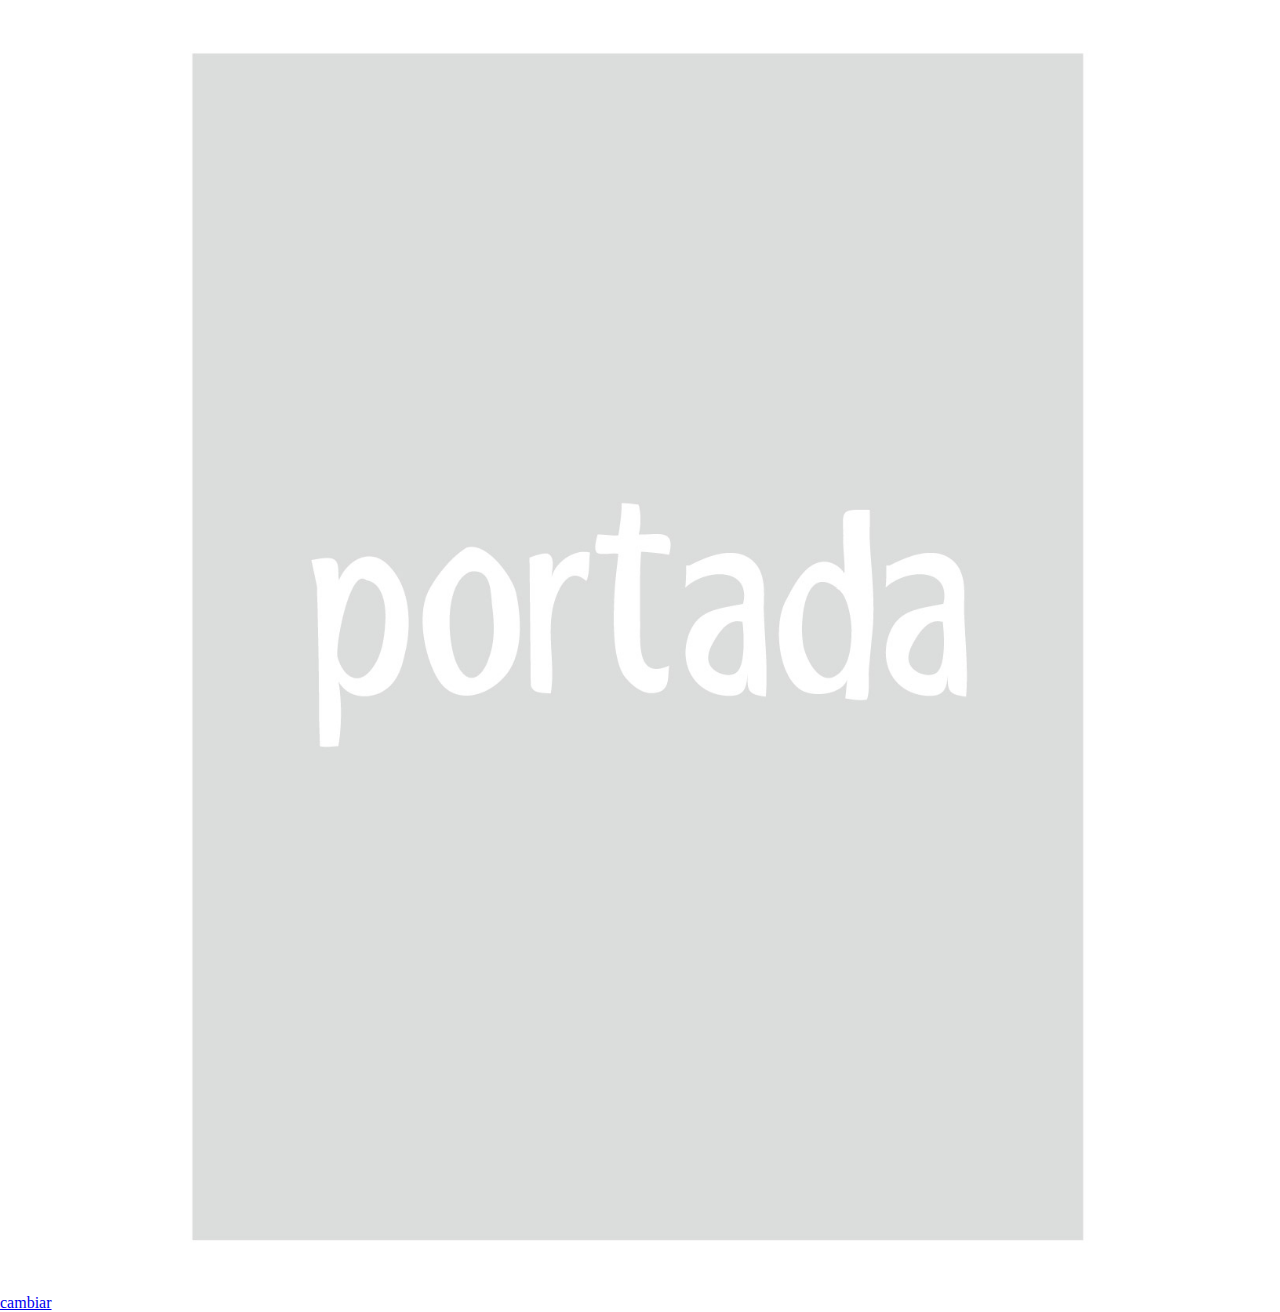
==== page.html @ 83ab950e "Comics Showcase" ====
<!doctype html>
<html><!-- InstanceBegin template="/Templates/template.dwt" codeOutsideHTMLIsLocked="false" -->
<head>
<meta charset="UTF-8">
<!-- InstanceBeginEditable name="doctitle" -->
<title>Page</title>
<!-- InstanceEndEditable -->
<!-- InstanceBeginEditable name="head" -->
  <link rel="stylesheet" href="style.css" media="screen" title="no title" charset="utf-8" type="text/css" >
  <script charset="utf-8" src="js/comics.js"></script>
  <script charset="utf-8" src="js/page.js"></script>
<!-- InstanceEndEditable -->
</head>

<body>

<!-- InstanceBeginEditable name="content" -->
  <img src="images/comic1/Portada.jpg" usemap="#pagMap" id="pag" border="0" />
 
  <map name="pagMap" id="pagMap">
  </map>
  
  <a href="javascript:cambiar()" >cambiar </a>
  
  <audio id="audioPlayer" src="sounds/comic1/cuadro 2.mp3" ></audio>
  
  <script> init(); </script>
  
<!-- InstanceEndEditable -->

</body>
<!-- InstanceEnd --></html>
---- style.css ----
﻿/* CSS Reset */

body {
  margin:0px;
  padding:0px;
}

#pag {
  width:1000px;
  display:block;
  margin:auto;
}

.comic {
	display:block;
	width:200px;
	float:left;
}

.comic img{
	width:100%;
}

.clear {
    clear: both;
}
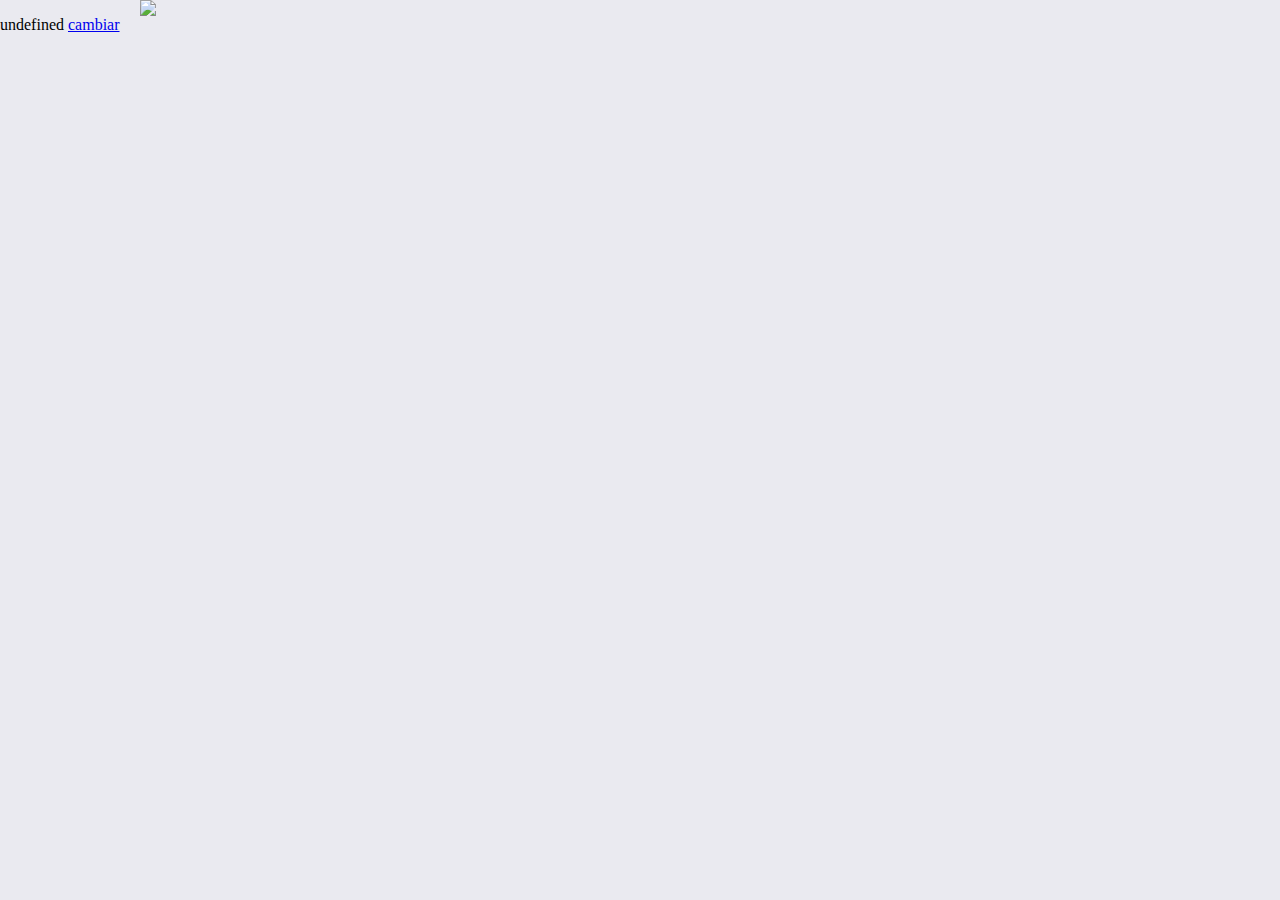
==== commit c20992dd: "Modificacion del archivo Portada.jpg y algunas alteraciones en JS" ====
--- a/page.html
+++ b/page.html
@@ -24,7 +24,7 @@
   
   <audio id="audioPlayer" src="sounds/comic1/cuadro 2.mp3" ></audio>
   
-  <script> init(); </script>
+  <script> init(); actPg--; cambiar();</script>
   
 <!-- InstanceEndEditable -->
 
--- a/style.css
+++ b/style.css
@@ -3,6 +3,7 @@
 body {
   margin:0px;
   padding:0px;
+  background:#EAEAF0;
 }
 
 #pag {
@@ -11,15 +12,48 @@
   margin:auto;
 }
 
-.comic {
+#comicsHolder {
+	width:70%;
+	max-width:1200px;
+	margin:auto;
+	padding-top:20px;
+	padding-bottom:20px;
+}
+
+#comicsHolder .comic {
 	display:block;
 	width:200px;
 	float:left;
+	margin-left:20px;
 }
 
-.comic img{
+#comicsHolder .comic img{
 	width:100%;
 }
+
+
+/*PAGes*/
+
+
+#pagesHolder {
+	width:70%;
+	max-width:1200px;
+	margin:auto;
+	padding-top:20px;
+	padding-bottom:20px;
+}
+
+#pagesHolder .pages {
+	display:block;
+	width:200px;
+	float:left;
+	margin-left:20px;
+}
+
+#pagesHolder .pages img {
+	width:100%;
+}
+
 
 .clear {
     clear: both;
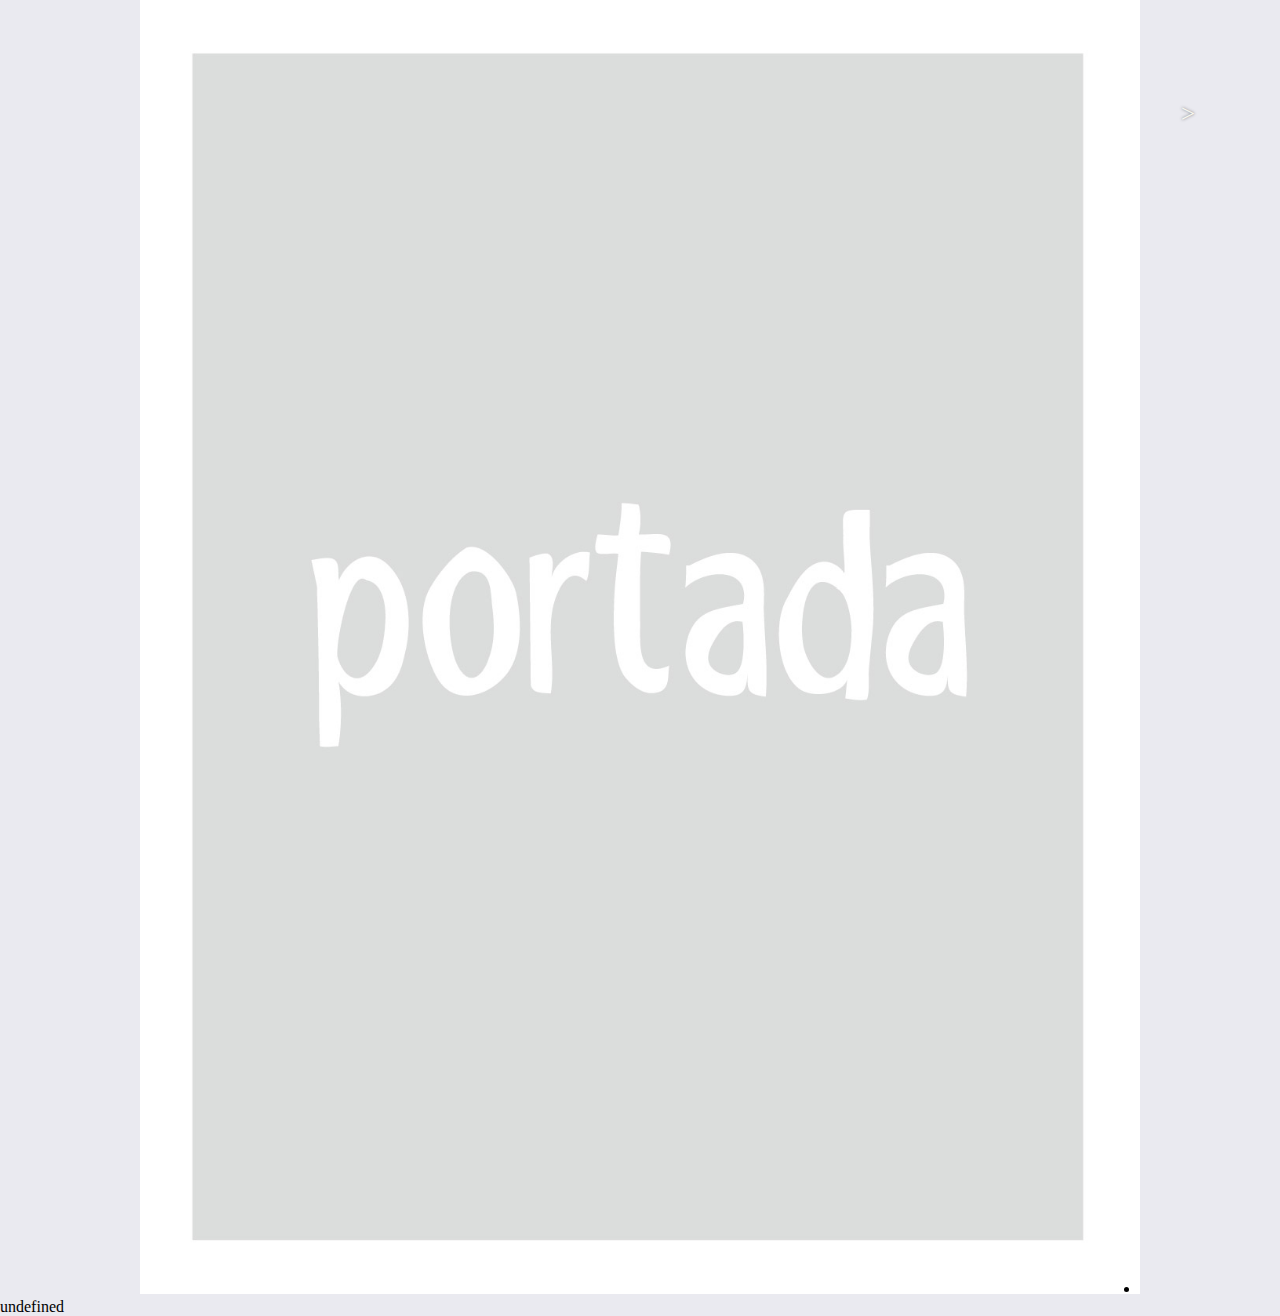
==== commit 84636f9b: "Mas alteraciones en JS" ====
--- a/page.html
+++ b/page.html
@@ -7,6 +7,7 @@
 <!-- InstanceEndEditable -->
 <!-- InstanceBeginEditable name="head" -->
   <link rel="stylesheet" href="style.css" media="screen" title="no title" charset="utf-8" type="text/css" >
+  <link href="estilos.css" rel="stylesheet" type="text/css"/>
   <script charset="utf-8" src="js/comics.js"></script>
   <script charset="utf-8" src="js/page.js"></script>
 <!-- InstanceEndEditable -->
@@ -15,17 +16,43 @@
 <body>
 
 <!-- InstanceBeginEditable name="content" -->
-  <img src="images/comic1/Portada.jpg" usemap="#pagMap" id="pag" border="0" />
- 
-  <map name="pagMap" id="pagMap">
-  </map>
-  
-  <a href="javascript:cambiar()" >cambiar </a>
-  
+
+  <div id="slideshow-wrap">
+    <input type="radio" id="button-1" name="controls" value="0" checked="checked"/>
+    <input type="radio" id="button-2" name="controls" value="1"/>
+    <input type="radio" id="button-3" name="controls" value="2"/>
+    <input type="radio" id="button-4" name="controls" value="3"/>
+    <label for="button-1" class="arrows" id="arrow-1" onclick="cambiar();">></label>
+    <label for="button-2" class="arrows" id="arrow-2" onclick="cambiar();">></label>
+    <label for="button-3" class="arrows" id="arrow-3" onclick="cambiar();">></label>
+    <label for="button-4" class="arrows" id="arrow-4" onclick="cambiar();">></label>
+    <div id="slideshow-inner">
+        <ul class="movimiento">
+            <li id="slide1">
+                <img src="images/comic1/pag 0.jpg" usemap="#pagMap" id="pag" />
+            </li>
+            <li id="slide2">
+                <img src="images/comic1/pag 1.jpg" usemap="#pagMap"  />
+            </li>
+            <li id="slide3">
+                <img src="images/comic1/pag 2.jpg" usemap="#pagMap"  />
+            </li>
+            <li id="slide4">
+                <img src="images/comic1/pag 3.jpg" usemap="#pagMap"  />
+            </li>
+        </ul>
+    </div>
+  </div>
+
+  <!--<img src="images/comic1/Portada.jpg" usemap="#pagMap" id="pag" border="0" />-->
+
+  <map name="pagMap" id="pagMap"></map>
+
   <audio id="audioPlayer" src="sounds/comic1/cuadro 2.mp3" ></audio>
-  
-  <script> init(); actPg--; cambiar();</script>
-  
+  <audio id="audioPlayerLoop" src="sounds/comic1/loop comic.mp3" loop autoplay ></audio>
+
+  <script> init(); thisPage(); actPg--; cambiar();</script>
+
 <!-- InstanceEndEditable -->
 
 </body>
--- a/estilos.css
+++ b/estilos.css
@@ -0,0 +1,97 @@
+* {
+    margin: 0;
+    padding: 0;
+}
+
+#slideshow-wrap {
+    width: 1000px;
+    margin: auto;
+    position: relative;
+}
+
+#slideshow-inner {
+    overflow: hidden;
+}
+
+.movimiento
+
+{
+
+  width: 500%;
+  overflow: hidden;
+  position: relative;
+  -webkit-transition: left .8s cubic-bezier(0.77, 0, 0.175, 1);
+  -moz-transition: left .8s cubic-bezier(0.77, 0, 0.175, 1);
+  -o-transition: left .8s cubic-bezier(0.77, 0, 0.175, 1);
+  transition: left .8s cubic-bezier(0.77, 0, 0.175, 1);
+
+}
+
+.movimiento>li {
+
+    float: left;/*Corre todas las imagenes hacia la derecha*/
+    position: relative;
+}
+
+.movimiento>li>img
+
+{
+
+  width: 1000px;
+
+}
+
+#slideshow-wrap input[type=radio] /*Botones de Transfondo*/
+{
+    position: absolute;
+    visibility: hidden;
+}
+
+#slideshow-wrap input[type=radio]#button-1:checked~#slideshow-inner>ul { left: 0 }
+
+#slideshow-wrap input[type=radio]#button-2:checked~#slideshow-inner>ul { left: -100% }
+
+#slideshow-wrap input[type=radio]#button-3:checked~#slideshow-inner>ul { left: -200% }
+
+#slideshow-wrap input[type=radio]#button-4:checked~#slideshow-inner>ul { left: -300% }
+
+#slideshow-wrap input[type=radio]#button-5:checked~#slideshow-inner>ul { left: -400% }
+
+label.arrows {
+    font-size: 25px;
+    color: rgb(255,255,240);
+    display: none;
+    opacity: 0.7;
+    cursor: pointer;
+    background-color: transparent;
+    text-shadow: 0px 0px 3px rgba(0,0,0,.8);
+}
+
+input[type=radio]#button-1:checked~.arrows#arrow-2,
+input[type=radio]#button-2:checked~.arrows#arrow-3,
+input[type=radio]#button-3:checked~.arrows#arrow-4,
+input[type=radio]#button-4:checked~.arrows#arrow-5
+/*Avance*/
+{
+
+    position:absolute;top:100px;
+    right: -55px;
+    display: block;
+}
+/*
+input[type=radio]#button-2:checked~.arrows#arrow-1,
+input[type=radio]#button-3:checked~.arrows#arrow-2,
+input[type=radio]#button-4:checked~.arrows#arrow-3,
+input[type=radio]#button-5:checked~.arrows#arrow-4
+
+{
+
+    position:absolute;top:100px;
+    left: -55px;
+    display: block;
+    -webkit-transform: scaleX(-1);
+    -moz-transform: scaleX(-1);
+    -ms-transform: scaleX(-1);
+    -o-transform: scaleX(-1);
+    transform: scaleX(-1);
+}*/
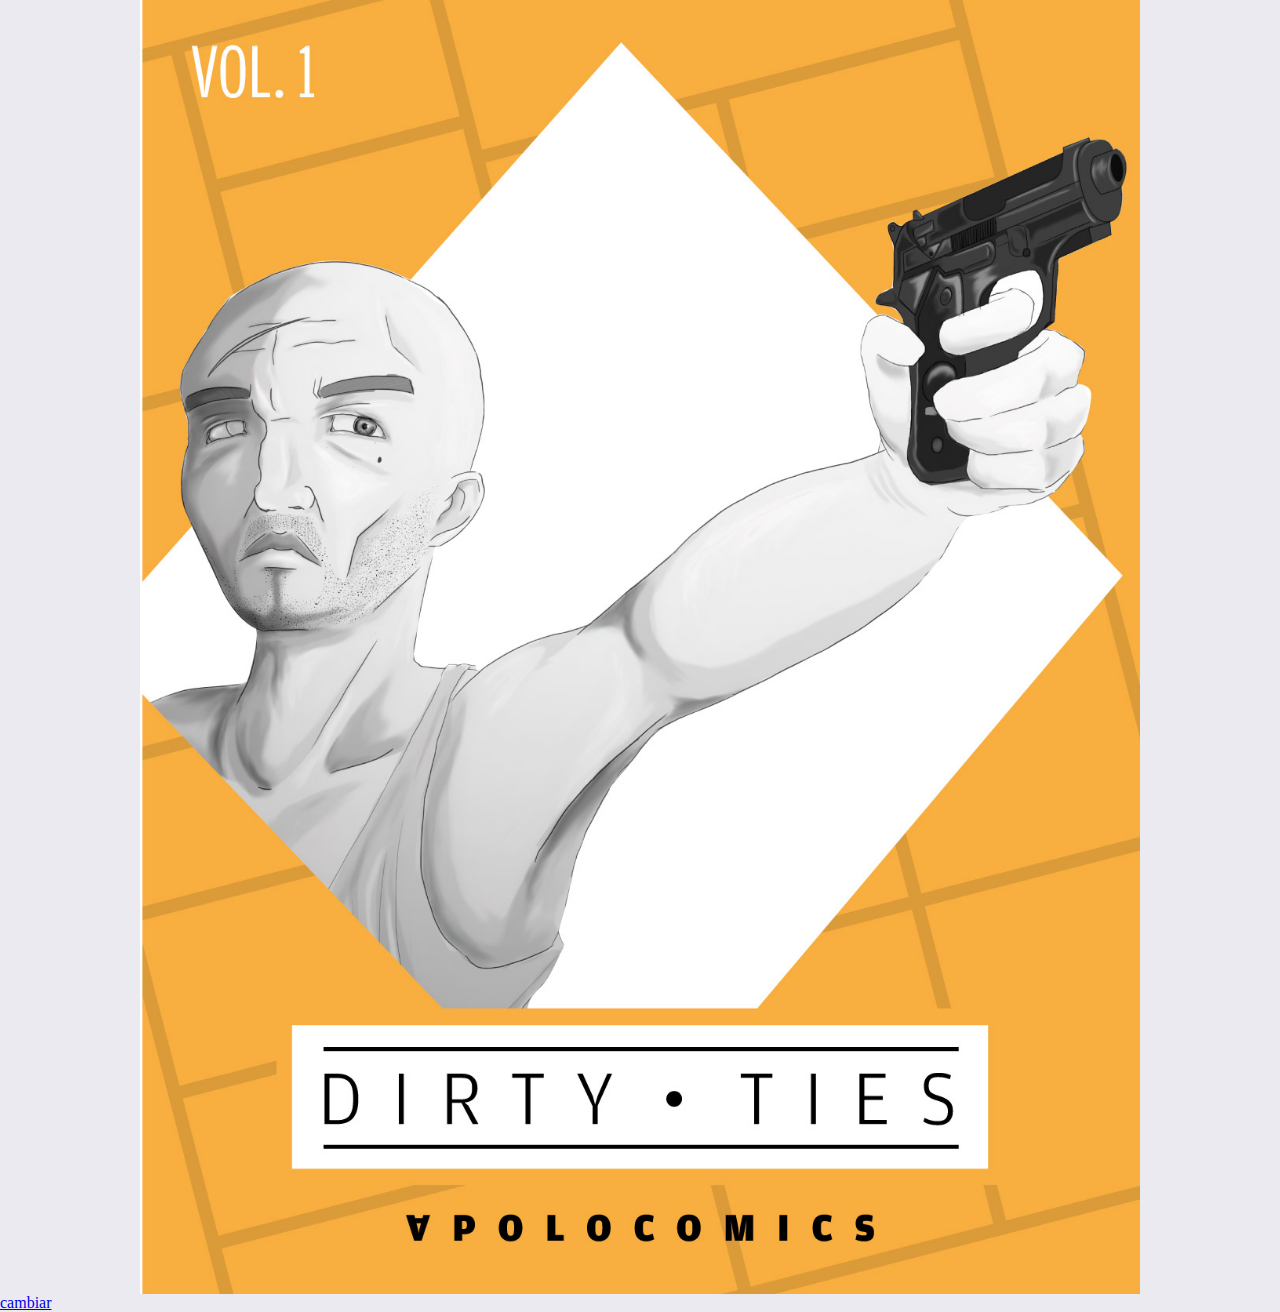
==== commit 246da77c: "Comic JSON File" ====
--- a/page.html
+++ b/page.html
@@ -7,7 +7,6 @@
 <!-- InstanceEndEditable -->
 <!-- InstanceBeginEditable name="head" -->
   <link rel="stylesheet" href="style.css" media="screen" title="no title" charset="utf-8" type="text/css" >
-  <link href="estilos.css" rel="stylesheet" type="text/css"/>
   <script charset="utf-8" src="js/comics.js"></script>
   <script charset="utf-8" src="js/page.js"></script>
 <!-- InstanceEndEditable -->
@@ -16,42 +15,15 @@
 <body>
 
 <!-- InstanceBeginEditable name="content" -->
-
-  <div id="slideshow-wrap">
-    <input type="radio" id="button-1" name="controls" value="0" checked="checked"/>
-    <input type="radio" id="button-2" name="controls" value="1"/>
-    <input type="radio" id="button-3" name="controls" value="2"/>
-    <input type="radio" id="button-4" name="controls" value="3"/>
-    <label for="button-1" class="arrows" id="arrow-1" onclick="cambiar();">></label>
-    <label for="button-2" class="arrows" id="arrow-2" onclick="cambiar();">></label>
-    <label for="button-3" class="arrows" id="arrow-3" onclick="cambiar();">></label>
-    <label for="button-4" class="arrows" id="arrow-4" onclick="cambiar();">></label>
-    <div id="slideshow-inner">
-        <ul class="movimiento">
-            <li id="slide1">
-                <img src="images/comic1/pag 0.jpg" usemap="#pagMap" id="pag" />
-            </li>
-            <li id="slide2">
-                <img src="images/comic1/pag 1.jpg" usemap="#pagMap"  />
-            </li>
-            <li id="slide3">
-                <img src="images/comic1/pag 2.jpg" usemap="#pagMap"  />
-            </li>
-            <li id="slide4">
-                <img src="images/comic1/pag 3.jpg" usemap="#pagMap"  />
-            </li>
-        </ul>
-    </div>
-  </div>
-
-  <!--<img src="images/comic1/Portada.jpg" usemap="#pagMap" id="pag" border="0" />-->
+  <img src="images/comic1/pag 0.jpg" usemap="#pagMap" id="pag" border="0" />
 
   <map name="pagMap" id="pagMap"></map>
+
+  <a href="javascript:cambiar()" >cambiar </a>
 
   <audio id="audioPlayer" src="sounds/comic1/cuadro 2.mp3" ></audio>
   <audio id="audioPlayerLoop" src="sounds/comic1/loop comic.mp3" loop autoplay ></audio>
 
-  <script> init(); thisPage(); actPg--; cambiar();</script>
 
 <!-- InstanceEndEditable -->
 
--- a/style.css
+++ b/style.css
@@ -52,6 +52,8 @@
 
 #pagesHolder .pages img {
 	width:100%;
+  height:260px;
+  margin-bottom:30px;
 }
 
 
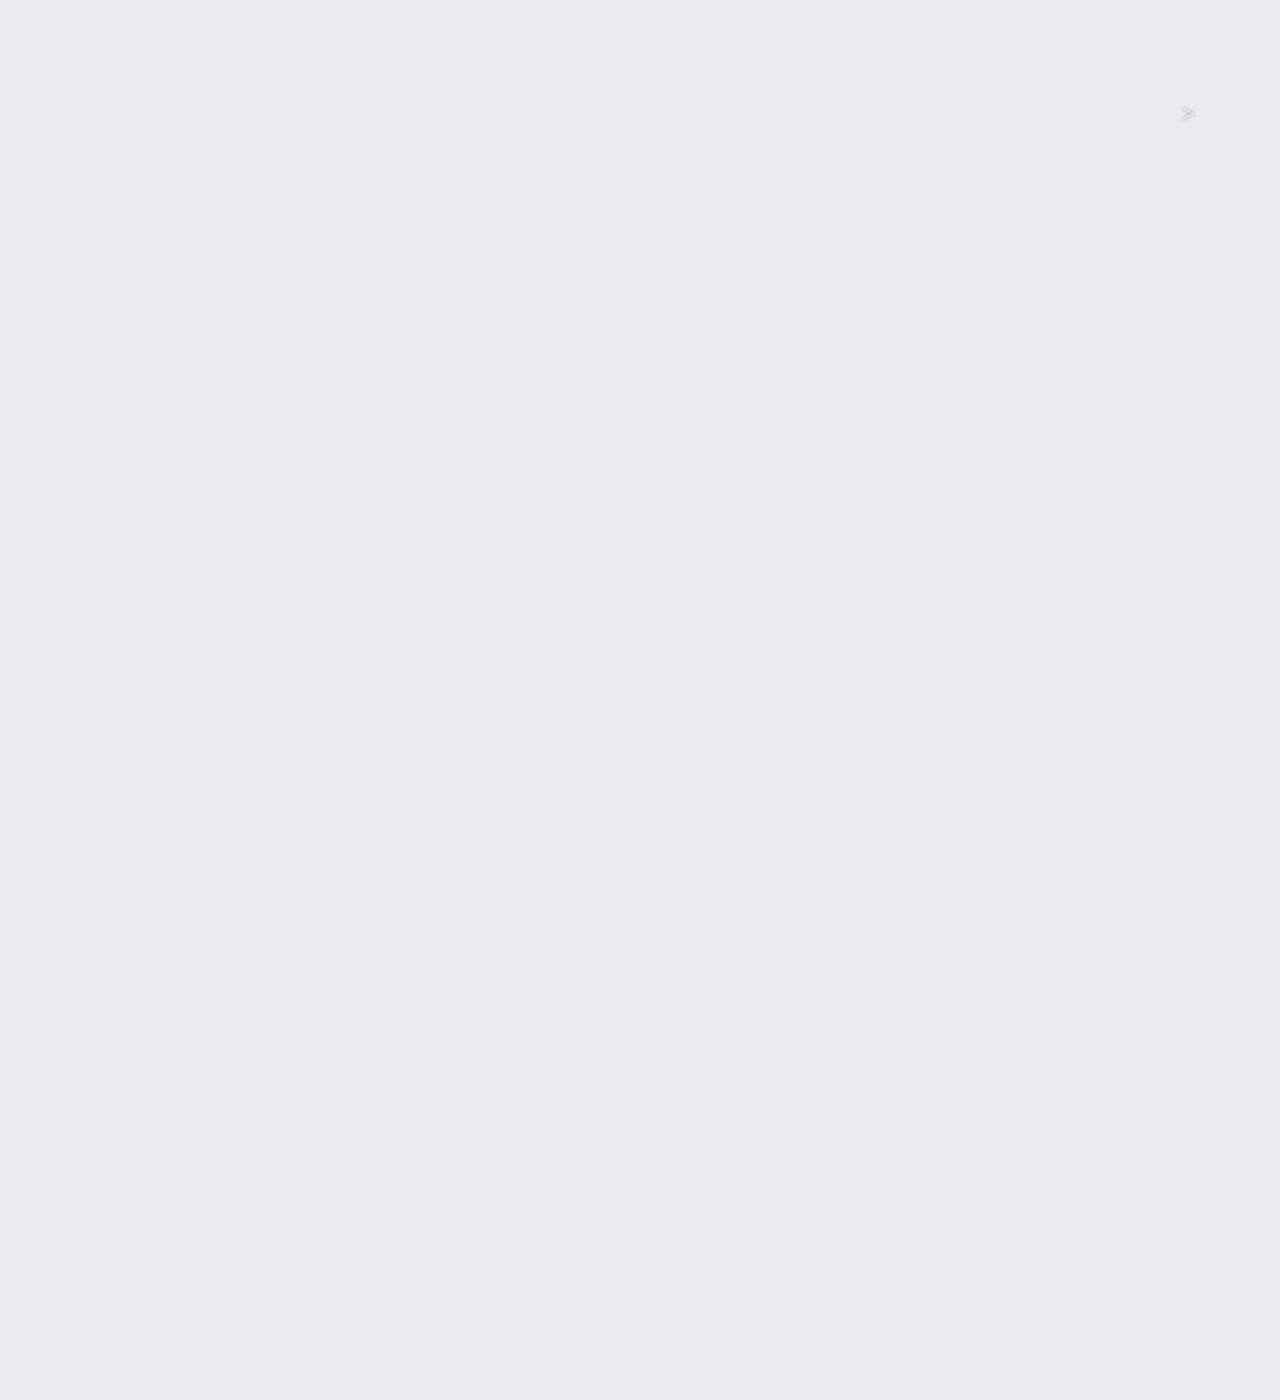
==== commit 1699c321: "Merge branch 'master' of https://github.com/eduardo22i/Comic-Reader" ====
--- a/page.html
+++ b/page.html
@@ -7,6 +7,7 @@
 <!-- InstanceEndEditable -->
 <!-- InstanceBeginEditable name="head" -->
   <link rel="stylesheet" href="style.css" media="screen" title="no title" charset="utf-8" type="text/css" >
+  <link href="estilos.css" rel="stylesheet" type="text/css"/>
   <script charset="utf-8" src="js/comics.js"></script>
   <script charset="utf-8" src="js/page.js"></script>
 <!-- InstanceEndEditable -->
@@ -15,14 +16,35 @@
 <body>
 
 <!-- InstanceBeginEditable name="content" -->
-  <img src="images/comic1/pag 0.jpg" usemap="#pagMap" id="pag" border="0" />
+
+
+  <div id="slideshow-wrap">
+    <input type="radio" id="button-1" name="controls" value="0" checked="checked"/>
+    <input type="radio" id="button-2" name="controls" value="1"/>
+    <input type="radio" id="button-3" name="controls" value="2"/>
+    <input type="radio" id="button-4" name="controls" value="3"/>
+    <input type="radio" id="button-5" name="controls" value="4"/>
+
+    <label for="button-1" class="arrows" id="arrow-1" onclick="cambiar();">></label>
+    <label for="button-2" class="arrows" id="arrow-2" onclick="cambiar();">></label>
+    <label for="button-3" class="arrows" id="arrow-3" onclick="cambiar();">></label>
+    <label for="button-4" class="arrows" id="arrow-4" onclick="cambiar();">></label>
+    <label for="button-5" class="arrows" id="arrow-5" onclick="cambiar();">></label>
+
+    <div id="slideshow-inner">
+        <ul class="movimiento" id="movimiento">
+
+        </ul>
+    </div>
+  </div>
+
+  <!--<img src="images/comic1/Portada.jpg" usemap="#pagMap" id="pag" border="0" />-->
 
   <map name="pagMap" id="pagMap"></map>
 
-  <a href="javascript:cambiar()" >cambiar </a>
-
   <audio id="audioPlayer" src="sounds/comic1/cuadro 2.mp3" ></audio>
   <audio id="audioPlayerLoop" src="sounds/comic1/loop comic.mp3" loop autoplay ></audio>
+
 
 
 <!-- InstanceEndEditable -->
--- a/estilos.css
+++ b/estilos.css
@@ -0,0 +1,98 @@
+* {
+    margin: 0;
+    padding: 0;
+}
+
+#slideshow-wrap {
+    width: 1000px;
+    margin: auto;
+    position: relative;
+}
+
+#slideshow-inner {
+    overflow: hidden;
+    height: 1400px;
+}
+
+.movimiento
+
+{
+
+  width: 500%;
+  overflow: hidden;
+  position: relative;
+  -webkit-transition: left .8s cubic-bezier(0.77, 0, 0.175, 1);
+  -moz-transition: left .8s cubic-bezier(0.77, 0, 0.175, 1);
+  -o-transition: left .8s cubic-bezier(0.77, 0, 0.175, 1);
+  transition: left .8s cubic-bezier(0.77, 0, 0.175, 1);
+
+}
+
+.movimiento>li {
+
+    float: left;/*Corre todas las imagenes hacia la derecha*/
+    position: relative;
+}
+
+.movimiento>li>img
+
+{
+
+  width: 1000px;
+
+}
+
+#slideshow-wrap input[type=radio] /*Botones de Transfondo*/
+{
+    position: absolute;
+    visibility: hidden;
+}
+
+#slideshow-wrap input[type=radio]#button-1:checked~#slideshow-inner>ul { left: 0 }
+
+#slideshow-wrap input[type=radio]#button-2:checked~#slideshow-inner>ul { left: -100% }
+
+#slideshow-wrap input[type=radio]#button-3:checked~#slideshow-inner>ul { left: -200% }
+
+#slideshow-wrap input[type=radio]#button-4:checked~#slideshow-inner>ul { left: -300% }
+
+#slideshow-wrap input[type=radio]#button-5:checked~#slideshow-inner>ul { left: -400% }
+
+label.arrows {
+    font-size: 25px;
+    color: rgb(255,255,240);
+    display: none;
+    opacity: 0.7;
+    cursor: pointer;
+    background-color: transparent;
+    text-shadow: 0px 0px 3px rgba(0,0,0,.8);
+}
+
+input[type=radio]#button-1:checked~.arrows#arrow-2,
+input[type=radio]#button-2:checked~.arrows#arrow-3,
+input[type=radio]#button-3:checked~.arrows#arrow-4,
+input[type=radio]#button-4:checked~.arrows#arrow-5
+/*Avance*/
+{
+
+    position:absolute;top:100px;
+    right: -55px;
+    display: block;
+}
+/*
+input[type=radio]#button-2:checked~.arrows#arrow-1,
+input[type=radio]#button-3:checked~.arrows#arrow-2,
+input[type=radio]#button-4:checked~.arrows#arrow-3,
+input[type=radio]#button-5:checked~.arrows#arrow-4
+
+{
+
+    position:absolute;top:100px;
+    left: -55px;
+    display: block;
+    -webkit-transform: scaleX(-1);
+    -moz-transform: scaleX(-1);
+    -ms-transform: scaleX(-1);
+    -o-transform: scaleX(-1);
+    transform: scaleX(-1);
+}*/
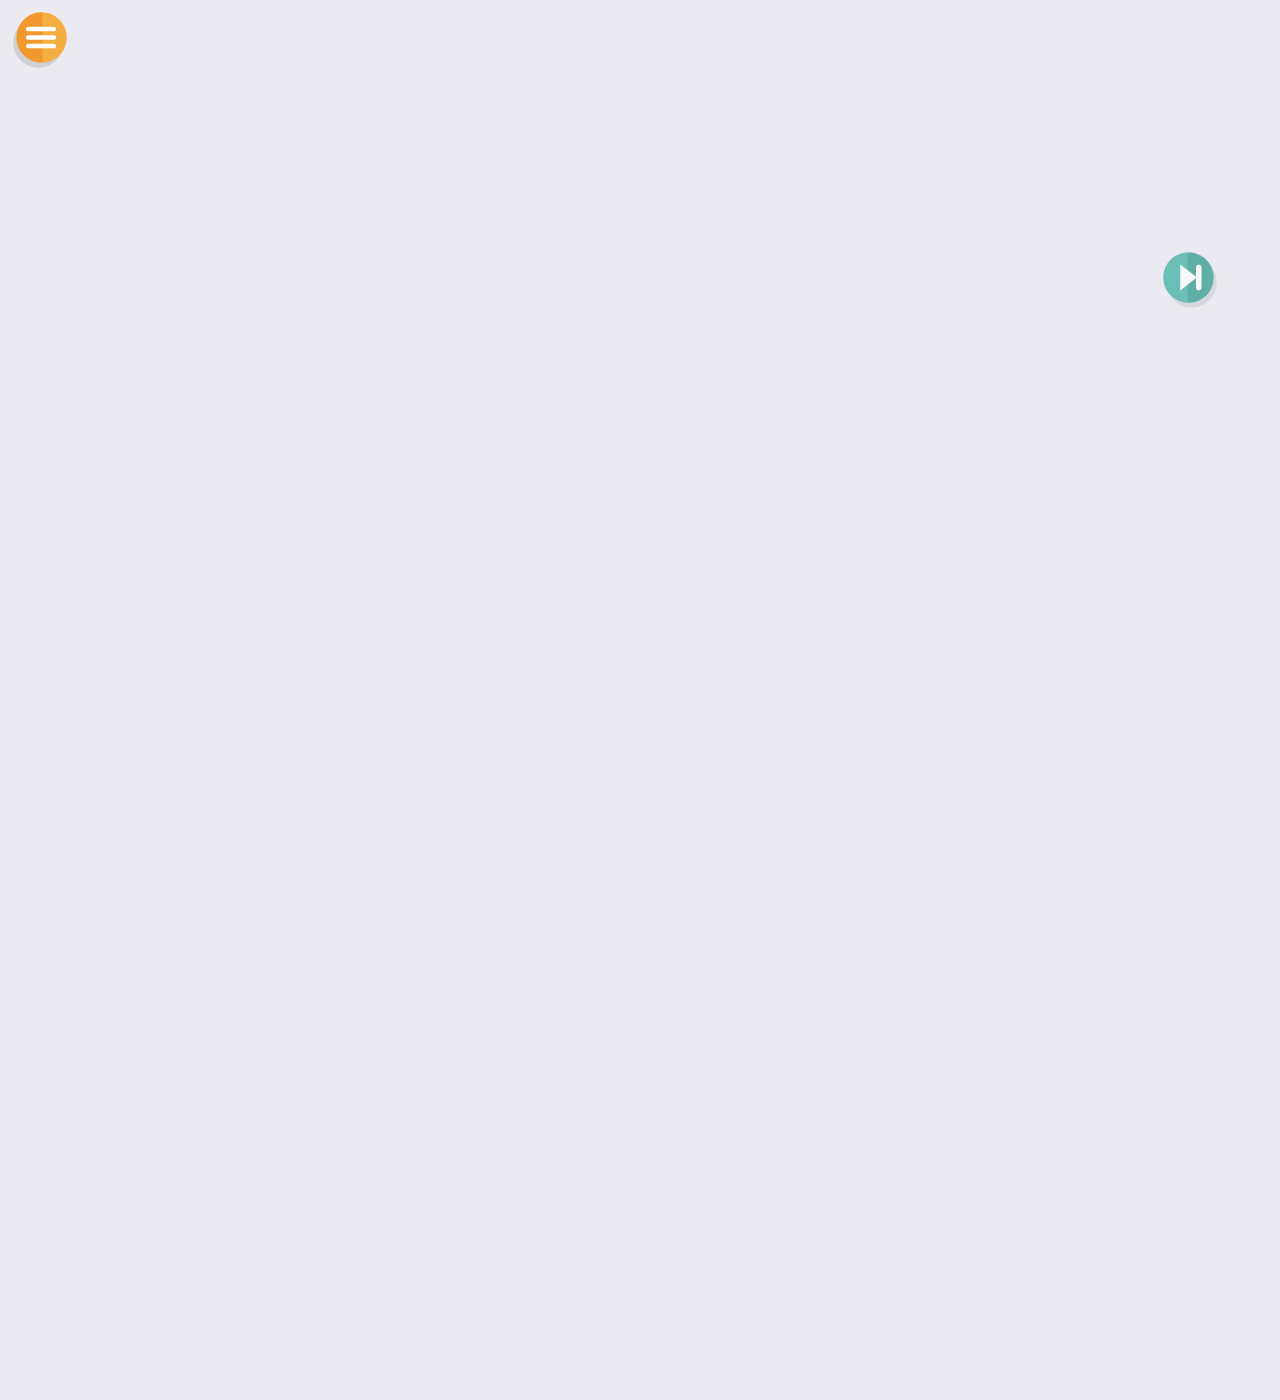
==== commit fc5a77e5: "New Icons" ====
--- a/page.html
+++ b/page.html
@@ -17,6 +17,9 @@
 
 <!-- InstanceBeginEditable name="content" -->
 
+	<div class="menuTop">
+    	<a href="pages.html" id="menuBtn"><img src="images/menu.png" /></a>
+    </div>
 
   <div id="slideshow-wrap">
     <input type="radio" id="button-1" name="controls" value="0" checked="checked"/>
@@ -25,11 +28,11 @@
     <input type="radio" id="button-4" name="controls" value="3"/>
     <input type="radio" id="button-5" name="controls" value="4"/>
 
-    <label for="button-1" class="arrows" id="arrow-1" onclick="cambiar();">></label>
-    <label for="button-2" class="arrows" id="arrow-2" onclick="cambiar();">></label>
-    <label for="button-3" class="arrows" id="arrow-3" onclick="cambiar();">></label>
-    <label for="button-4" class="arrows" id="arrow-4" onclick="cambiar();">></label>
-    <label for="button-5" class="arrows" id="arrow-5" onclick="cambiar();">></label>
+    <label for="button-1" class="arrows" id="arrow-1" onclick="cambiar();"><img src="images/next.png" /></label>
+    <label for="button-2" class="arrows" id="arrow-2" onclick="cambiar();"><img src="images/next.png" /></label>
+    <label for="button-3" class="arrows" id="arrow-3" onclick="cambiar();"><img src="images/next.png" /></label>
+    <label for="button-4" class="arrows" id="arrow-4" onclick="cambiar();"><img src="images/next.png" /></label>
+    <label for="button-5" class="arrows" id="arrow-5" onclick="cambiar();"><img src="images/next.png" /></label>
 
     <div id="slideshow-inner">
         <ul class="movimiento" id="movimiento">
--- a/style.css
+++ b/style.css
@@ -57,6 +57,16 @@
 }
 
 
+.menuTop {
+	
+	display:block;
+	position:absolute;
+	width:70px;
+	height:70px;
+	top:10px;
+	left:10px;	
+}
+
 .clear {
     clear: both;
 }
--- a/estilos.css
+++ b/estilos.css
@@ -25,7 +25,7 @@
   -moz-transition: left .8s cubic-bezier(0.77, 0, 0.175, 1);
   -o-transition: left .8s cubic-bezier(0.77, 0, 0.175, 1);
   transition: left .8s cubic-bezier(0.77, 0, 0.175, 1);
-
+  list-style:none;
 }
 
 .movimiento>li {
@@ -75,8 +75,9 @@
 /*Avance*/
 {
 
-    position:absolute;top:100px;
-    right: -55px;
+    position:absolute;
+	top:250px;
+    right: -80px;
     display: block;
 }
 /*
